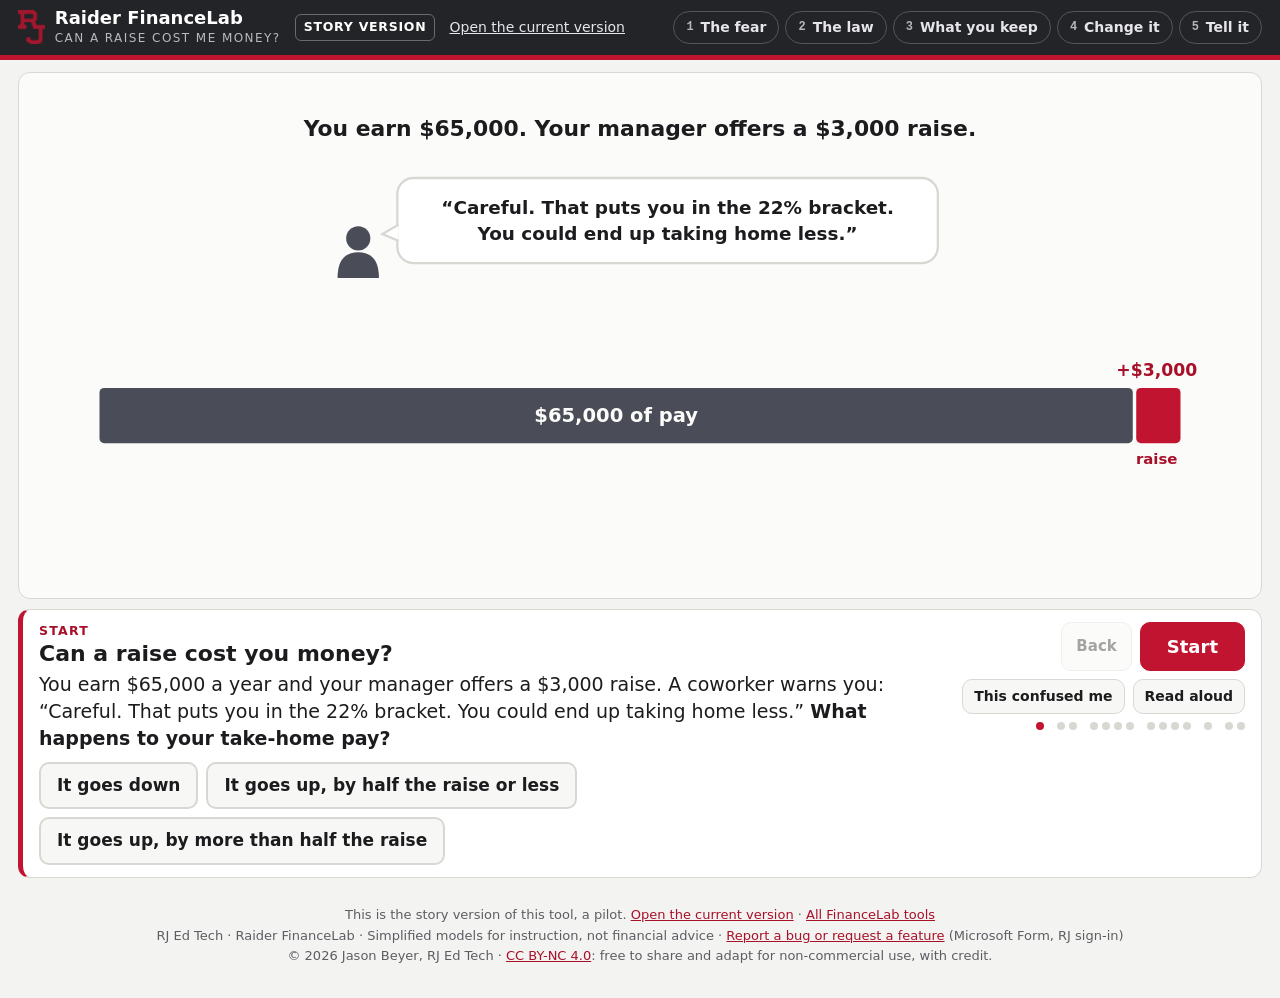
==== brackets-story.html @ 60d11671 "Story versions: add Can a raise cost me money? (brackets) - New brackets-story.html: taxable dollars" ====
<!DOCTYPE html>
<html lang="en">
<head>
<meta charset="utf-8">
<meta name="viewport" content="width=device-width, initial-scale=1">
<title>Can a raise cost me money? · story version · Raider FinanceLab</title>
<meta name="description" content="Pour your dollars into the tax brackets, add a raise on the right, and see which dollars the higher rate touches.">
<meta name="robots" content="noindex">
<link rel="icon" href="favicon.ico" sizes="any">
<link rel="icon" href="favicon.svg" type="image/svg+xml">
<link rel="apple-touch-icon" href="apple-touch-icon.png">
<link rel="stylesheet" href="story/kit.css?v=202611210300">
</head>
<body class="ink-hl">
<!-- Raider FinanceLab story version (pilot). A picture-first rebuild of one tool, kept beside the current tool so the two can be compared.
     Current tool: index.html#brackets. Shared code: story/kit.js and story/kit.css. This lesson: story/brackets.js. -->
<header class="mast" id="mast"><div class="mast-in">
  <a class="brand" href="index.html" title="All FinanceLab tools"><img src="[data-uri]" alt="RJ"><div><b>Raider FinanceLab</b><small>Can a raise cost me money?</small></div></a>
  <span class="pilot">Story version</span>
  <a class="cmp" href="index.html#brackets">Open the current version</a>
  <nav class="parts" id="parts" aria-label="Parts of this lesson"></nav>
</div></header>
<main>
  <div class="stage" id="stagebox"><svg id="stage" role="img" aria-label="The picture for this step. The text below describes it." viewBox="0 0 1000 520"></svg></div>
  <div class="panel" id="panel" hidden></div>
  <div class="fbar" id="fbar" hidden></div>
  <section class="cap" id="cap" aria-live="polite">
    <div class="cap-main">
      <div class="kick"><span id="kpart"></span><span id="kstep"></span></div>
      <h1 id="ktitle"></h1>
      <p class="say" id="ctext"></p>
      <p class="move" id="move" hidden></p>
      <div id="choices" hidden></div>
      <p class="alt" id="calt" hidden></p>
    </div>
    <div class="cap-nav">
      <div class="row"><button type="button" class="btn" id="back">Back</button><button type="button" class="btn primary" id="next">Next</button></div>
      <div class="row"><button type="button" class="btn small" id="replay">Watch again</button><button type="button" class="btn small" id="altb" aria-expanded="false">This confused me</button><button type="button" class="btn small" id="readb">Read aloud</button></div>
      <div class="dots" id="dots" aria-hidden="true"></div>
    </div>
  </section>
  <p class="foot">This is the story version of this tool, a pilot. <a href="index.html#brackets">Open the current version</a> · <a href="index.html">All FinanceLab tools</a><br>RJ Ed Tech · Raider FinanceLab · Simplified models for instruction, not financial advice · <a href="https://forms.cloud.microsoft/Pages/ResponsePage.aspx?id=4SwuQZc-CEClZjjFdYLisQzihhIB-7hPp9L3AOSeJONUOVJaVTVMOE9YMFNSVVM3TUNOOFVQR1pYTi4u&amp;rc59cb41123d3497584d2ca10cb9e1c54=%22Raider%20FinanceLab%22" target="_blank" rel="noopener">Report a bug or request a feature</a> (Microsoft Form, RJ sign-in)<br>© 2026 Jason Beyer, RJ Ed Tech · <a href="https://creativecommons.org/licenses/by-nc/4.0/" target="_blank" rel="license noopener">CC BY-NC 4.0</a>: free to share and adapt for non-commercial use, with credit.</p>
</main>
<script src="fin.js?v=202611210300"></script>
<script src="story/kit.js?v=202611210300"></script>
<script src="story/brackets.js?v=202611210300"></script>
<!-- Anonymous page-view count (GoatCounter, rjedtech.goatcounter.com): no cookies, no personal data, no form contents.
     Also counts, with no name attached: which step was reached, clicks on "This confused me", and the one-question vote at the end.
     A visit through the school's Securly filter (?scrlybrkr in the address) adds ?sd = school device; nothing else about the visitor is sent. -->
<script>window.goatcounter={path:function(p){return p+(/scrlybrkr/.test(location.search)?'?sd':'');}};</script>
<script data-goatcounter="https://rjedtech.goatcounter.com/count" async src="//gc.zgo.at/count.js"></script>
</body>
</html>
---- story/kit.css ----
:root{
  /* Layout idea: one screen. The picture is the page; one line of story sits under it; the formula lives between them. */
  --bg:#f3f3f1; --card:#ffffff; --card2:#f7f7f5; --fg:#1c1c1f; --muted:#5d5d63; --line:#d8d8d3;
  --rj:#C11430; --rj-ink:#a8102a; --focus:#1f6feb; --good:#1b7339; --bad:#b3261e;
  --stage:#fbfbf9; --grid:#e9e9e4; --axis:#8a8a90; --track:#e3e3de;
  --seed:#4a4d58;           /* money someone put in */
  --flat:#e2a21b;           /* the same $7 every year */
  --comp:#1b8a4a;           /* growth on growth */
  --sam:#1b8a4a; --sam-tint:#eef7f1;
  --alex:#2d6bd2; --alex-tint:#eef3fc;
  --hl:#C11430;
  --int:#d5481c;            /* interest: what a lender keeps */
  --keep:#a9d9bb;           /* money that stays yours */
  --t-ss:#2d6bd2; --t-med:#7a4fd0; --t-fam:#0d8a8a; --t-fed:#d5481c; --t-co:#e2a21b;  /* cool = flat on every dollar, warm = income tax */
  --prin:#2d6bd2;           /* the part of a payment that lowers the debt */
  --head:#232427; --head-fg:#ffffff; --head-sub:#b9b9bf;
  --font:"Segoe UI",system-ui,-apple-system,Roboto,"Helvetica Neue",Arial,sans-serif;
  --mono:"IBM Plex Mono",ui-monospace,Consolas,monospace;
}
@media (prefers-color-scheme: dark){
  :root:not([data-theme="light"]){
    color-scheme:dark;
    --bg:#15161a; --card:#1d1f24; --card2:#24272d; --fg:#ececef; --muted:#a2a2aa; --line:#353840;
    --rj:#d2203f; --rj-ink:#ed516a; --focus:#6ea8ff; --good:#4cc27a; --bad:#ff7a70;
    --stage:#1a1c20; --grid:#2a2d33; --axis:#7b7b84; --track:#2e3138;
    --seed:#a9acb6; --flat:#e9b23a; --comp:#3fb872;
    --sam:#3fb872; --sam-tint:#182621; --alex:#5d95ee; --alex-tint:#182030; --hl:#ff5d78; --int:#ff7d4f; --prin:#5d95ee; --keep:#2f6b47; --t-ss:#5d95ee; --t-med:#a587f0; --t-fam:#35b3b3; --t-fed:#ff7d4f; --t-co:#e9b23a;
    --head:#0f1013; --head-fg:#ffffff; --head-sub:#a2a2aa;
  }
}
:root[data-theme="dark"]{
  color-scheme:dark;
  --bg:#15161a; --card:#1d1f24; --card2:#24272d; --fg:#ececef; --muted:#a2a2aa; --line:#353840;
  --rj:#d2203f; --rj-ink:#ed516a; --focus:#6ea8ff; --good:#4cc27a; --bad:#ff7a70;
  --stage:#1a1c20; --grid:#2a2d33; --axis:#7b7b84; --track:#2e3138;
  --seed:#a9acb6; --flat:#e9b23a; --comp:#3fb872;
  --sam:#3fb872; --sam-tint:#182621; --alex:#5d95ee; --alex-tint:#182030; --hl:#ff5d78; --int:#ff7d4f; --prin:#5d95ee; --keep:#2f6b47; --t-ss:#5d95ee; --t-med:#a587f0; --t-fam:#35b3b3; --t-fed:#ff7d4f; --t-co:#e9b23a;
  --head:#0f1013; --head-fg:#ffffff; --head-sub:#a2a2aa;
}
*{box-sizing:border-box}
html,body{height:100%}
body{margin:0;background:var(--bg);color:var(--fg);font:16px/1.5 var(--font);-webkit-text-size-adjust:100%}
button,input,textarea{font:inherit;color:inherit}
button{cursor:pointer}
:focus-visible{outline:3px solid var(--focus);outline-offset:2px;border-radius:6px}

/* masthead */
.mast{background:var(--head);color:var(--head-fg);border-bottom:5px solid var(--rj)}
.mast-in{max-width:1500px;margin:0 auto;padding:8px 18px;display:flex;align-items:center;gap:14px;flex-wrap:wrap}
.brand{display:flex;align-items:center;gap:10px;min-width:0;color:inherit;text-decoration:none}
.pilot{font-size:12.5px;font-weight:700;letter-spacing:.06em;text-transform:uppercase;color:#fff;border:1px solid #6a6b72;border-radius:6px;padding:3px 8px;white-space:nowrap}
.cmp{font-size:14px;color:#e6e6ea;white-space:nowrap}
.cmp:hover{color:#fff}
.brand img{height:34px;width:auto;display:block}
.brand b{font-size:18px;font-weight:700;line-height:1.15;display:block}
.brand small{font-size:12px;letter-spacing:.12em;text-transform:uppercase;color:var(--head-sub);display:block}
.parts{margin-left:auto;display:flex;gap:6px;flex-wrap:wrap}
.parts button{background:transparent;border:1px solid #55565c;color:#e6e6ea;border-radius:999px;padding:5px 12px;font-size:14px;font-weight:600;display:flex;gap:7px;align-items:center}
.parts button i{font-style:normal;font-family:var(--mono);font-size:12px;opacity:.75}
.parts button[aria-current="true"]{background:var(--rj);border-color:var(--rj);color:#fff}
.parts button.done{border-color:#7d7e85}

main{max-width:1500px;margin:0 auto;padding:12px 18px 18px;display:flex;flex-direction:column;gap:10px}

/* stage */
.stage{background:var(--stage);border:1px solid var(--line);border-radius:12px;overflow:hidden;position:relative}
.stage svg{display:block;width:100%;touch-action:manipulation;user-select:none;-webkit-user-select:none}
.stage svg text{font-family:var(--font);font-variant-numeric:tabular-nums}
.stage svg .halo{paint-order:stroke;stroke:var(--stage);stroke-width:4px;stroke-linejoin:round}
.stage svg .hit{cursor:pointer}
.stage svg .drag{cursor:ew-resize;touch-action:none}
.stage svg .hit:hover{fill:var(--fg);fill-opacity:.05}

/* formula strip */
.fbar{background:var(--card);border:1px solid var(--line);border-radius:12px;padding:10px 14px;display:flex;flex-direction:column;gap:6px}
.fbar[hidden]{display:none}
.chain{font-size:15px;color:var(--muted);font-variant-numeric:tabular-nums}
.chain i{font-style:normal;color:var(--rj-ink);font-weight:700;margin:0 2px}
.chain b{color:var(--fg)}
.frow{display:flex;align-items:center;gap:6px;flex-wrap:wrap}
.frow .who{font-weight:700;min-width:52px}
.frow .who.sam{color:var(--sam)} .frow .who.alex{color:var(--alex)}
.tok{background:var(--card2);border:2px solid var(--line);border-radius:10px;padding:3px 10px 4px;display:inline-flex;flex-direction:column;align-items:center;line-height:1.15;min-width:44px}
.tok b{font:700 22px/1.2 var(--mono);font-variant-numeric:tabular-nums}
.tok small{font-size:12.5px;color:var(--muted);font-weight:600}
button.tok:hover{border-color:var(--rj)}
.tok[aria-pressed="true"]{border-color:var(--hl);background:color-mix(in srgb,var(--hl) 10%,var(--card));box-shadow:0 0 0 3px color-mix(in srgb,var(--hl) 22%,transparent)}
.tok.exp{transform:translateY(-12px);margin-left:-4px}
.tok.exp b{font-size:18px}
.tok.diff{border-color:var(--hl)}
.op{font:600 22px/1 var(--mono);color:var(--muted)}
.letters{margin-left:auto;font-size:14px;color:var(--muted);white-space:nowrap}
.letters code{font:700 16px var(--mono);color:var(--fg)}
.hint{margin:0;font-size:14px;color:var(--muted)}
.hint b{color:var(--fg)}

/* drive mode */
.drive{display:grid;grid-template-columns:repeat(3,minmax(0,1fr));gap:10px 18px}
.ctl label{display:flex;justify-content:space-between;gap:8px;font-weight:600;font-size:15px;align-items:baseline}
.ctl label output{font:700 20px var(--mono);color:var(--rj-ink)}
.ctl input[type=range]{width:100%;accent-color:var(--rj);height:28px;margin:0}
.ctl small{display:block;color:var(--muted);font-size:13px;line-height:1.3}
.narr{margin:2px 0 0;font-size:16px}
.narr b.sam{color:var(--sam)} .narr b.alex{color:var(--alex)} .narr b.int{color:var(--int)}
body.ink-hl{--hl:var(--fg)}
.quests{display:grid;grid-template-columns:repeat(4,minmax(0,1fr));gap:8px}
.quest{border:1px solid var(--line);border-radius:10px;padding:7px 10px;background:var(--card2);font-size:14px;line-height:1.35}
.quest b{display:block}
.quest .mark{float:right;font:700 12px var(--mono);color:var(--muted);border:1px solid var(--line);border-radius:999px;padding:1px 7px;margin-left:6px}
.quest.done{border-color:var(--good);background:color-mix(in srgb,var(--good) 8%,var(--card))}
.quest.done .mark{color:#fff;background:var(--good);border-color:var(--good)}
.quest p{margin:3px 0 0;color:var(--muted)}
.quest.done p{color:var(--fg)}

/* caption */
.cap{background:var(--card);border:1px solid var(--line);border-left:5px solid var(--rj);border-radius:12px;padding:12px 16px;display:flex;gap:18px;align-items:flex-start}
.cap-main{flex:1;min-width:0}
.kick{font-size:12.5px;letter-spacing:.1em;text-transform:uppercase;color:var(--rj-ink);font-weight:700;display:flex;gap:10px;flex-wrap:wrap}
.kick span+span{color:var(--muted);letter-spacing:.04em}
.cap h1{margin:1px 0 3px;font-size:22px;line-height:1.2;text-wrap:balance}
.say{margin:0;font-size:19px;line-height:1.42;max-width:74ch}
.say b{font-weight:700}
.alt{margin:8px 0 0;padding:8px 12px;border-radius:8px;background:var(--card2);border:1px dashed var(--line);font-size:16.5px;max-width:74ch}
.alt b{color:var(--rj-ink)}
.choices{display:flex;gap:8px;flex-wrap:wrap;margin-top:10px}
.choices button{border:2px solid var(--line);background:var(--card2);border-radius:10px;padding:9px 16px;font-size:17px;font-weight:700}
.choices button:hover{border-color:var(--rj)}
.choices button[aria-pressed="true"]{border-color:var(--rj);background:var(--rj);color:#fff}
.locked{margin:8px 0 0;font-size:15px;color:var(--muted)}
.move{margin:8px 0 0;font-size:17px;display:flex;align-items:center;gap:8px;flex-wrap:wrap}
.move[hidden]{display:none}
.move i{width:11px;height:11px;border-radius:50%;background:var(--rj);display:inline-block;animation:movepulse 1.4s ease-in-out infinite}
.move b{color:var(--rj-ink)}
@keyframes movepulse{0%,100%{transform:scale(1);opacity:1}50%{transform:scale(1.5);opacity:.55}}
.btn.primary{box-shadow:none}
#next:not(.primary){font-size:18px;padding:10px 22px}
.gutrow{display:flex;align-items:center;gap:12px;flex-wrap:wrap;margin-top:10px;max-width:640px}
.gutrow label{font-weight:700;font-size:17px}
.gutrow output{font:700 22px var(--mono);color:var(--rj-ink);min-width:80px}
.gutrow input[type=range]{flex:1;min-width:200px;accent-color:var(--rj);height:30px}
.seg{display:flex;gap:6px;flex-wrap:wrap;margin-top:4px}
.seg button{border:2px solid var(--line);background:var(--card2);border-radius:8px;padding:5px 8px;font-size:14px;font-weight:600}
.seg button[aria-pressed="true"]{border-color:var(--rj);background:var(--rj);color:#fff}
.tok.t-ss{border-color:var(--t-ss)} .tok.t-med{border-color:var(--t-med)} .tok.t-fam{border-color:var(--t-fam)} .tok.t-fed{border-color:var(--t-fed)} .tok.t-co{border-color:var(--t-co)} .tok.t-keep{border-color:var(--sam)}
.cap-nav{display:flex;flex-direction:column;gap:8px;align-items:flex-end;flex:none}
.cap-nav .row{display:flex;gap:8px;flex-wrap:wrap;justify-content:flex-end}
.btn{border:1px solid var(--line);background:var(--card2);border-radius:10px;padding:8px 14px;font-weight:600;font-size:15px}
.btn:hover{border-color:var(--muted)}
.btn.primary{background:var(--rj);border-color:var(--rj);color:#fff;font-size:18px;padding:10px 26px}
.btn.primary:hover{background:var(--rj-ink)}
.btn.small{font-size:14px;padding:6px 11px}
.btn[disabled]{opacity:.4;cursor:default}
.dots{display:flex;gap:4px;align-items:center;flex-wrap:wrap;justify-content:flex-end;max-width:300px}
.dots i{width:8px;height:8px;border-radius:50%;background:var(--line);display:block}
.dots i.on{background:var(--rj)} .dots i.past{background:var(--muted)} .dots i.gap{background:none;width:5px}

/* panels: check and story */
.panel{background:var(--stage);border:1px solid var(--line);border-radius:12px;padding:16px;display:grid;gap:14px}
.panel[hidden]{display:none}
.qcard{background:var(--card);border:1px solid var(--line);border-radius:12px;padding:14px 16px}
.qcard h2{margin:0 0 4px;font-size:18px}
.qcard p{margin:0 0 8px;font-size:17px;max-width:74ch}
.pair{display:flex;gap:12px;flex-wrap:wrap;margin:6px 0 10px}
.pair figure{margin:0;flex:1 1 280px;border:1px solid var(--line);border-radius:10px;background:var(--stage);padding:6px 8px}
.pair figcaption{font-size:13px;font-weight:700;letter-spacing:.08em;text-transform:uppercase;color:var(--muted)}
.pair svg{width:100%;height:auto;display:block}
.opts{display:flex;gap:8px;flex-wrap:wrap}
.opts button{border:2px solid var(--line);background:var(--card2);border-radius:10px;padding:8px 14px;font-size:16px;font-weight:600}
.opts button:hover{border-color:var(--rj)}
.opts button.right{border-color:var(--good);background:color-mix(in srgb,var(--good) 14%,var(--card))}
.opts button.wrong{border-color:var(--bad);background:color-mix(in srgb,var(--bad) 10%,var(--card))}
.fb{margin:10px 0 0;padding:8px 12px;border-radius:8px;background:var(--card2);font-size:16px;max-width:74ch}
.fb.ok{border-left:4px solid var(--good)} .fb.no{border-left:4px solid var(--bad)}
.build{display:flex;align-items:center;gap:6px;flex-wrap:wrap;margin:6px 0 10px}
.build .tok input{width:74px;border:0;background:transparent;text-align:center;font:700 22px/1.2 var(--mono);padding:0;border-bottom:2px solid var(--muted)}
.build .tok.exp input{width:52px;font-size:18px}
.build .tok.bad{border-color:var(--bad)} .build .tok.ok{border-color:var(--good)}
.build .unit{font:700 22px var(--mono);color:var(--muted)}
.minibox{border:1px solid var(--line);border-radius:10px;background:var(--stage);padding:6px 8px;max-width:560px}
.minibox svg{width:100%;height:auto;display:block}
.story{display:grid;grid-template-columns:repeat(3,minmax(0,1fr));gap:12px}
.story label{display:block;font-weight:700;font-size:16px}
.story label small{display:block;font-weight:500;color:var(--muted);font-size:14.5px}
.story textarea{width:100%;min-height:110px;margin-top:6px;border:1px solid var(--line);border-radius:10px;background:var(--card);padding:8px 10px;font-size:16px;line-height:1.4;resize:vertical}
.ordergrid{display:grid;grid-template-columns:repeat(auto-fit,minmax(190px,1fr));gap:10px;margin:8px 0 4px}
.ocard{position:relative;border:2px solid var(--line);border-radius:10px;background:var(--stage);padding:4px;display:block}
.ocard svg{width:100%;height:auto;display:block;pointer-events:none}
.ocard svg text{font-family:var(--font)}
.ocard:hover{border-color:var(--rj)}
.ocard .onum{position:absolute;top:6px;left:6px;min-width:30px;height:30px;border-radius:50%;background:var(--card);border:2px solid var(--line);font:700 17px/26px var(--mono);text-align:center;color:var(--fg);z-index:1}
.ocard.picked{border-color:var(--fg)} .ocard.picked .onum{background:var(--fg);color:var(--stage);border-color:var(--fg)}
.ocard.right{border-color:var(--good)} .ocard.right .onum{background:var(--good);border-color:var(--good);color:#fff}
.ocard.wrong{border-color:var(--bad)} .ocard.wrong .onum{background:var(--bad);border-color:var(--bad);color:#fff}
.words{margin-top:10px;font-size:14.5px;color:var(--muted);line-height:2}
.words b{color:var(--fg)}
.words span{border:1px solid var(--line);border-radius:999px;padding:2px 10px;margin-right:2px;white-space:nowrap}
.words span.used{background:var(--good);border-color:var(--good);color:#fff}
.copyrow{display:flex;gap:10px;align-items:center;flex-wrap:wrap;margin-top:10px}
.copyrow span{font-size:14.5px;color:var(--muted)}
#copyfallback{width:100%;min-height:120px;margin-top:8px;font:14px/1.4 var(--mono);border:1px solid var(--line);border-radius:8px;padding:8px;background:var(--card)}
.uses{display:grid;grid-template-columns:repeat(3,minmax(0,1fr));gap:12px}
.use{border:1px solid var(--line);border-radius:10px;background:var(--card);padding:10px 12px;font-size:15.5px;line-height:1.4}
.use b{color:var(--rj-ink)}
details.about{font-size:15px;color:var(--muted);max-width:90ch}
details.about summary{cursor:pointer;font-weight:700;color:var(--fg)}
details.about p{margin:8px 0}
a{color:var(--rj-ink)}
.foot{font-size:13px;color:var(--muted);text-align:center;padding:4px 0 0;line-height:1.6}

@media (max-width:860px){
  .cap{flex-direction:column}
  .cap-nav{align-items:stretch;width:100%}
  .cap-nav .row{justify-content:flex-start}
  .dots{justify-content:flex-start;max-width:none}
  .drive{grid-template-columns:1fr}
  .quests{grid-template-columns:repeat(2,minmax(0,1fr))}
  .story,.uses{grid-template-columns:1fr}
  .letters{margin-left:0;width:100%;white-space:normal}
  .say{font-size:17.5px}
  .cap h1{font-size:20px}
  .parts{margin-left:0}
  .parts button{font-size:13px;padding:4px 10px}
}
@media (max-height:740px) and (min-width:861px){
  main{padding-top:8px;gap:8px}
  .mast-in{padding:5px 18px} .brand img{height:28px}
  .cap{padding:8px 14px} .cap h1{font-size:19px} .say{font-size:17px;line-height:1.36}
  .dots{display:none} .ctl small{display:none} .fbar{padding:7px 12px;gap:4px}
  .quest{font-size:13.5px;padding:5px 9px} .narr{font-size:15px}
  .tok b{font-size:19px} .tok.exp b{font-size:16px} .foot{display:none}
}
@media (min-width:1500px) and (min-height:900px){
  .say{font-size:23px} .cap h1{font-size:26px} .btn.primary{font-size:21px}
  .tok b{font-size:26px} .chain{font-size:18px} .hint{font-size:16px}
}
@media (prefers-reduced-motion: reduce){*{transition:none!important;animation:none!important}}
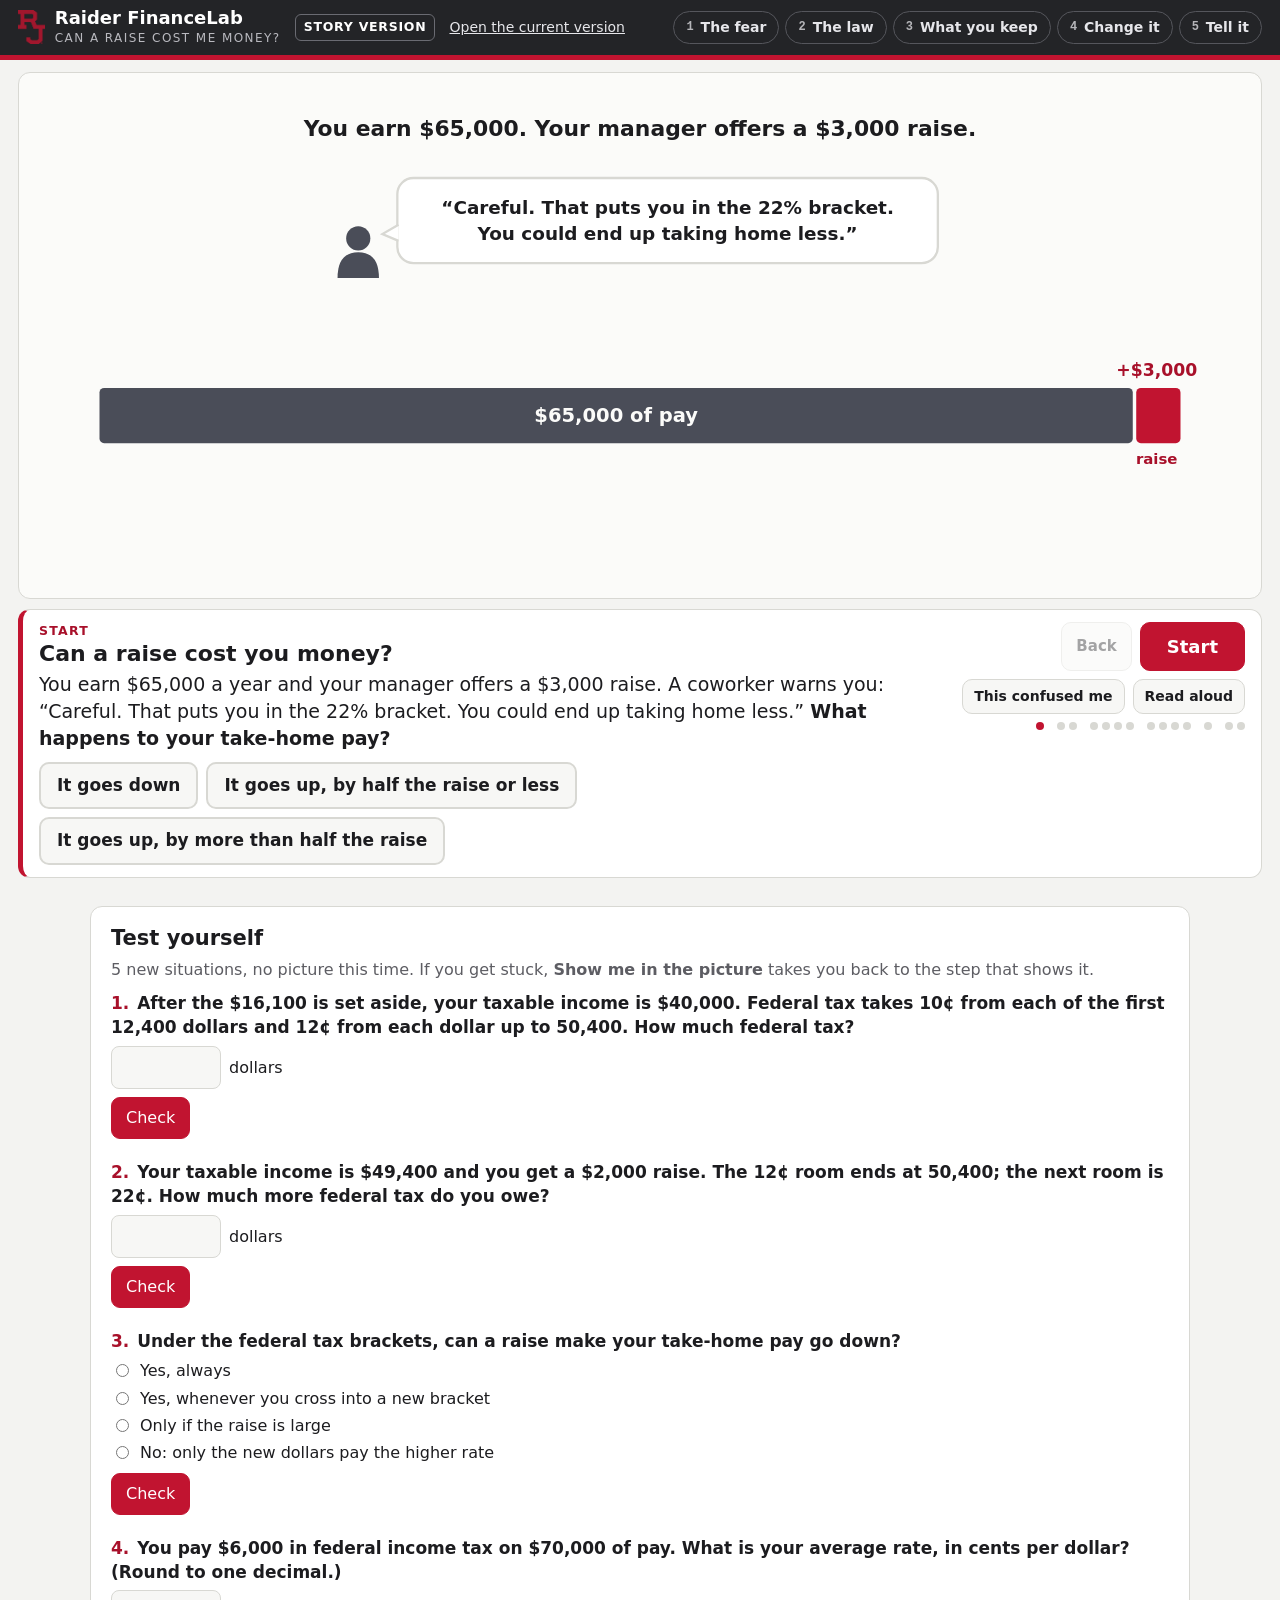
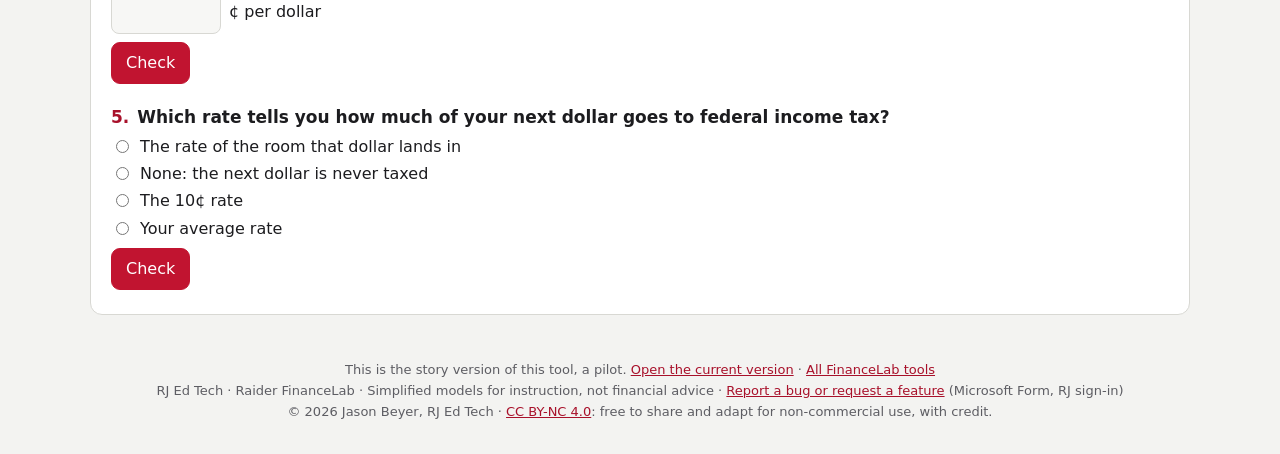
==== commit 2ab7c547: "Story pages: Test yourself on all five FinanceLab stories Five new situations after each story, no p" ====
--- a/brackets-story.html
+++ b/brackets-story.html
@@ -39,11 +39,14 @@
       <div class="dots" id="dots" aria-hidden="true"></div>
     </div>
   </section>
+  <section id="ty" aria-label="Test yourself"></section>
   <p class="foot">This is the story version of this tool, a pilot. <a href="index.html#brackets">Open the current version</a> · <a href="index.html">All FinanceLab tools</a><br>RJ Ed Tech · Raider FinanceLab · Simplified models for instruction, not financial advice · <a href="https://forms.cloud.microsoft/Pages/ResponsePage.aspx?id=4SwuQZc-CEClZjjFdYLisQzihhIB-7hPp9L3AOSeJONUOVJaVTVMOE9YMFNSVVM3TUNOOFVQR1pYTi4u&amp;rc59cb41123d3497584d2ca10cb9e1c54=%22Raider%20FinanceLab%22" target="_blank" rel="noopener">Report a bug or request a feature</a> (Microsoft Form, RJ sign-in)<br>© 2026 Jason Beyer, RJ Ed Tech · <a href="https://creativecommons.org/licenses/by-nc/4.0/" target="_blank" rel="license noopener">CC BY-NC 4.0</a>: free to share and adapt for non-commercial use, with credit.</p>
 </main>
 <script src="fin.js?v=202611210300"></script>
-<script src="story/kit.js?v=202611210300"></script>
+<script src="story/kit.js?v=202611211900"></script>
 <script src="story/brackets.js?v=202611210300"></script>
+<script src="story/test-yourself.js?v=2026112122"></script>
+<script src="story/brackets-test.js?v=2026112122"></script>
 <!-- Anonymous page-view count (GoatCounter, rjedtech.goatcounter.com): no cookies, no personal data, no form contents.
      Also counts, with no name attached: which step was reached, clicks on "This confused me", and the one-question vote at the end.
      A visit through the school's Securly filter (?scrlybrkr in the address) adds ?sd = school device; nothing else about the visitor is sent. -->
